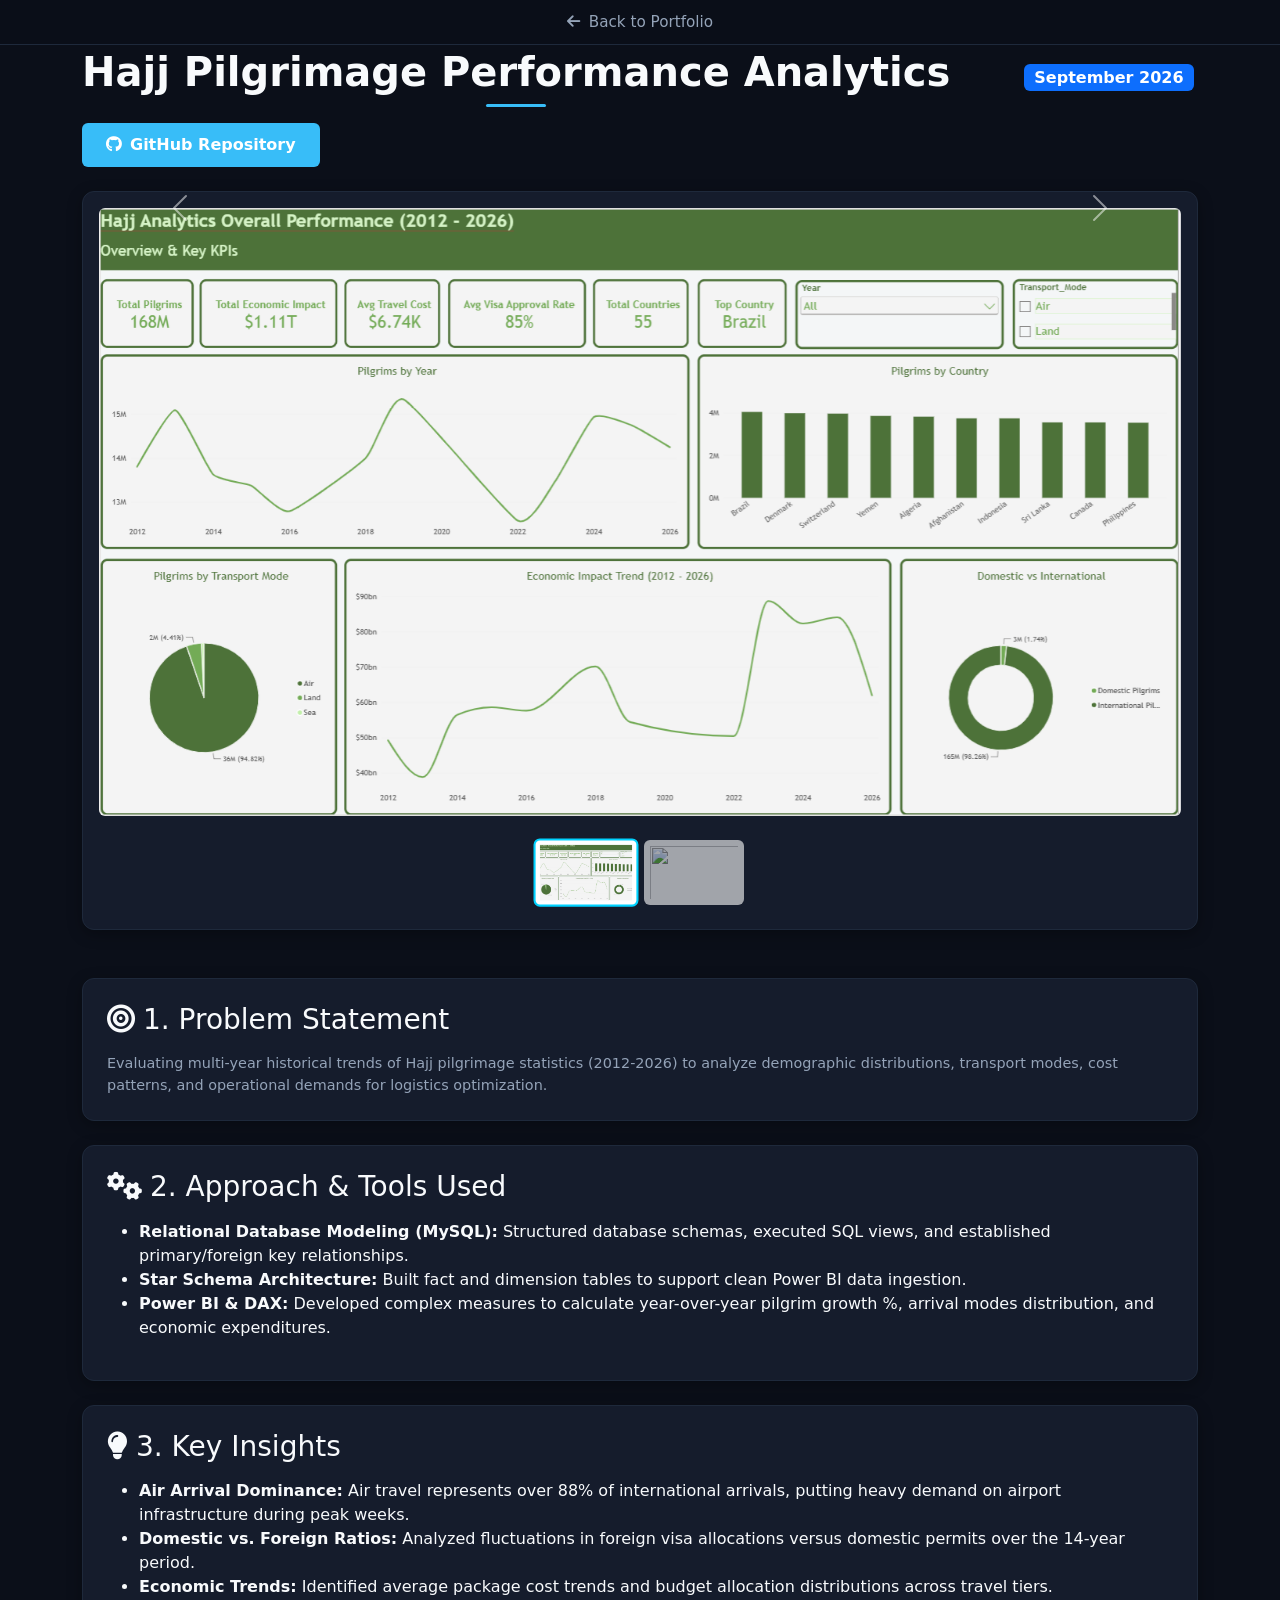
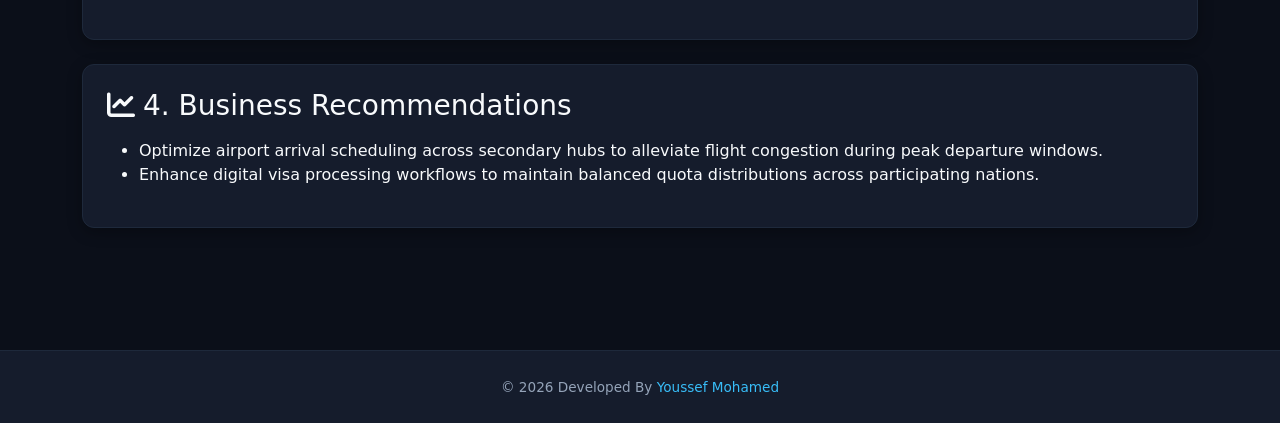
==== project-hajj.html @ c3183396 "Update project-hajj.html" ====
<!DOCTYPE html>
<html lang="en">
<head>
    <meta charset="UTF-8">
    <meta name="viewport" content="width=device-width, initial-scale=1.0">
    <title>Hajj Pilgrimage Analytics | Case Study</title>
    <link rel="stylesheet" href="style.css">
    <link rel='stylesheet' href='https://cdnjs.cloudflare.com/ajax/libs/bootstrap/5.3.3/css/bootstrap.min.css'>
    <link rel='stylesheet' href='https://cdnjs.cloudflare.com/ajax/libs/font-awesome/6.5.2/css/all.min.css'>
    <link href="https://fonts.googleapis.com/css2?family=Poppins:wght@300;400;600;700&display=swap" rel="stylesheet">
    <link rel="icon" href="images/youssef.jpg">
</head>
<body>

    <nav class="nav-header">
        <div class="nav-container">
            <ul>
                <li><a href="index.html"><i class="fa-solid fa-arrow-left me-1"></i> Back to Portfolio</a></li>
            </ul>
        </div>
    </nav>

    <div class="container main-content py-5">
        <div class="d-flex justify-content-between align-items-center flex-wrap mb-3">
            <h1 class="heading_text text-start m-0">Hajj Pilgrimage Performance Analytics</h1>
            <span class="badge bg-primary fs-6">September 2026</span>
        </div>

        <div class="d-flex gap-3 mb-4 flex-wrap">
            <a href="https://github.com/Youssefmohamed18/Hajj-Analytics" target="_blank" class="submit-btn text-decoration-none">
                <i class="fa-brands fa-github me-2"></i>GitHub Repository
            </a>
        </div>

        <!-- Interactive Image Carousel for Hajj (2 Images) -->
        <div class="custom-card p-3 mb-5">
            <div id="hajjCarousel" class="carousel slide" data-bs-ride="carousel">
                <div class="carousel-inner rounded">
                    <div class="carousel-item active">
                        <img src="images/Overview_Page.png" class="d-block w-100" alt="Hajj Overview Dashboard">
                    </div>
                    <div class="carousel-item">
                        <img src="images/Demographic_Page.png" class="d-block w-100" alt="Hajj Demographic Analysis">
                    </div>
                </div>

                <!-- Arrows Left / Right -->
                <button class="carousel-control-prev" type="button" data-bs-target="#hajjCarousel" data-bs-slide="prev">
                    <span class="carousel-control-prev-icon" aria-hidden="true"></span>
                    <span class="visually-hidden">Previous</span>
                </button>
                <button class="carousel-control-next" type="button" data-bs-target="#hajjCarousel" data-bs-slide="next">
                    <span class="carousel-control-next-icon" aria-hidden="true"></span>
                    <span class="visually-hidden">Next</span>
                </button>
            </div>

            <!-- Thumbnails Selector Below -->
            <div class="d-flex gap-2 justify-content-center mt-3 py-2">
                <img src="images/Overview_Page.png" data-bs-target="#hajjCarousel" data-bs-slide-to="0" class="img-thumbnail carousel-thumb active" style="width: 100px; height: 65px; object-fit: cover; cursor: pointer;">
                <img src="images/Demographic_Page.png" data-bs-target="#hajjCarousel" data-bs-slide-to="1" class="img-thumbnail carousel-thumb" style="width: 100px; height: 65px; object-fit: cover; cursor: pointer;">
            </div>
        </div>

        <div class="custom-card p-4 mb-4">
            <h3 class="text-highlight mb-3"><i class="fa-solid fa-bullseye me-2"></i>1. Problem Statement</h3>
            <p>Evaluating multi-year historical trends of Hajj pilgrimage statistics (2012-2026) to analyze demographic distributions, transport modes, cost patterns, and operational demands for logistics optimization.</p>
        </div>

        <div class="custom-card p-4 mb-4">
            <h3 class="text-highlight mb-3"><i class="fa-solid fa-gears me-2"></i>2. Approach & Tools Used</h3>
            <ul>
                <li><strong>Relational Database Modeling (MySQL):</strong> Structured database schemas, executed SQL views, and established primary/foreign key relationships.</li>
                <li><strong>Star Schema Architecture:</strong> Built fact and dimension tables to support clean Power BI data ingestion.</li>
                <li><strong>Power BI & DAX:</strong> Developed complex measures to calculate year-over-year pilgrim growth %, arrival modes distribution, and economic expenditures.</li>
            </ul>
        </div>

        <div class="custom-card p-4 mb-4">
            <h3 class="text-highlight mb-3"><i class="fa-solid fa-lightbulb me-2"></i>3. Key Insights</h3>
            <ul>
                <li><strong>Air Arrival Dominance:</strong> Air travel represents over 88% of international arrivals, putting heavy demand on airport infrastructure during peak weeks.</li>
                <li><strong>Domestic vs. Foreign Ratios:</strong> Analyzed fluctuations in foreign visa allocations versus domestic permits over the 14-year period.</li>
                <li><strong>Economic Trends:</strong> Identified average package cost trends and budget allocation distributions across travel tiers.</li>
            </ul>
        </div>

        <div class="custom-card p-4 mb-4">
            <h3 class="text-highlight mb-3"><i class="fa-solid fa-chart-line me-2"></i>4. Business Recommendations</h3>
            <ul>
                <li>Optimize airport arrival scheduling across secondary hubs to alleviate flight congestion during peak departure windows.</li>
                <li>Enhance digital visa processing workflows to maintain balanced quota distributions across participating nations.</li>
            </ul>
        </div>
    </div>

    <footer class="text-center py-4">
        <span>© 2026 Developed By <a href="https://github.com/Youssefmohamed18" target="_blank">Youssef Mohamed</a></span>
    </footer>

    <script src="https://cdnjs.cloudflare.com/ajax/libs/bootstrap/5.3.3/js/bootstrap.bundle.min.js"></script>
    <script src="script.js"></script>
</body>
</html>
---- style.css ----
/* ==========================================
   Global Reset & CSS Variables (Default: Dark Mode)
   ========================================== */
* {
    margin: 0;
    padding: 0;
    box-sizing: border-box;
}

:root {
    --bg-primary: #0b0f19;
    --bg-card: #151c2c;
    --nav-bg: rgba(11, 15, 25, 0.95);
    --text-primary: #f8fafc;
    --text-secondary: #94a3b8;
    --accent-color: #38bdf8;
    --accent-hover: #0284c7;
    --border-color: #1e293b;
    --input-bg: #0f172a;
    --shadow-color: rgba(0, 0, 0, 0.3);
}

/* Light Mode Overrides */
body.light-mode {
    --bg-primary: #f8fafc;
    --bg-card: #ffffff;
    --nav-bg: rgba(255, 255, 255, 0.95);
    --text-primary: #0f172a;
    --text-secondary: #475569;
    --accent-color: #0284c7;
    --accent-hover: #0369a1;
    --border-color: #e2e8f0;
    --input-bg: #ffffff;
    --shadow-color: rgba(0, 0, 0, 0.08);
}

body {
    background-color: var(--bg-primary) !important;
    color: var(--text-primary) !important;
    font-family: 'Poppins', 'Ubuntu', sans-serif;
    transition: background-color 0.3s ease, color 0.3s ease;
    overflow-x: hidden;
}

/* ==========================================
   Navigation Bar (Fixed & Always Visible)
   ========================================== */
.nav-header {
    position: fixed;
    top: 0;
    left: 0;
    width: 100%;
    z-index: 1000;
    background: var(--nav-bg);
    backdrop-filter: blur(8px);
    border-bottom: 1px solid var(--border-color);
    padding: 10px 0;
}

.nav-container ul {
    display: flex;
    justify-content: center;
    align-items: center;
    list-style: none;
    margin: 0;
    padding: 0;
    gap: 20px;
    flex-wrap: wrap;
}

.nav-container ul li a {
    color: var(--text-secondary);
    text-decoration: none;
    font-weight: 500;
    font-size: 0.95rem;
    padding: 6px 12px;
    border-radius: 6px;
    transition: all 0.3s ease;
}

.nav-container ul li a:hover,
.nav-container ul li a.active {
    color: var(--accent-color);
    background: rgba(56, 189, 248, 0.1);
}

/* Dark Mode Toggle Button */
.theme-toggle-btn {
    background: transparent;
    border: 1px solid var(--border-color);
    color: var(--accent-color);
    padding: 6px 12px;
    border-radius: 50px;
    cursor: pointer;
    transition: all 0.3s ease;
}

.theme-toggle-btn:hover {
    background: var(--border-color);
    transform: scale(1.05);
}

/* ==========================================
   Main Content Layout
   ========================================== */
.main-content {
    padding-top: 100px; /* Offset for fixed navbar */
}

.heading_text {
    color: var(--text-primary) !important;
    font-weight: 700;
    text-align: center;
    margin-top: 40px;
    margin-bottom: 25px;
    position: relative;
}

.heading_text::after {
    content: '';
    display: block;
    width: 60px;
    height: 3px;
    background: var(--accent-color);
    margin: 8px auto 0;
    border-radius: 2px;
}

/* Hero Section */
.hero-title {
    color: var(--text-primary) !important;
    font-size: 2.2rem;
    font-weight: 700;
}

.highlight {
    color: var(--accent-color) !important;
}

.hero-desc {
    color: var(--text-secondary) !important;
    font-size: 1.05rem;
    line-height: 1.6;
    margin-top: 15px;
}

.typing-container {
    color: var(--text-secondary);
    font-size: 1.1rem;
}

.TypedText {
    color: var(--accent-color);
    font-weight: 600;
}

.profile-img-container {
    width: 260px;
    height: 260px;
    margin: 0 auto;
    border-radius: 50%;
    overflow: hidden;
    border: 4px solid var(--accent-color);
    box-shadow: 0 10px 25px var(--shadow-color);
}

.profile-img {
    width: 100%;
    height: 100%;
    object-fit: cover;
}

/* ==========================================
   Cards & Custom Boxes
   ========================================== */
.custom-card {
    background-color: var(--bg-card) !important;
    border: 1px solid var(--border-color) !important;
    border-radius: 12px;
    padding: 24px;
    height: 100%;
    box-shadow: 0 4px 15px var(--shadow-color);
    transition: transform 0.3s ease, border-color 0.3s ease;
}

.custom-card:hover {
    transform: translateY(-5px);
    border-color: var(--accent-color) !important;
}

.custom-card h4 {
    color: var(--text-primary) !important;
    margin-top: 12px;
    font-size: 1.15rem;
    font-weight: 600;
}

.custom-card p {
    color: var(--text-secondary) !important;
    font-size: 0.9rem;
    line-height: 1.5;
    margin-bottom: 0;
}

.skill-icon, .service-icon {
    font-size: 2rem;
    color: var(--accent-color);
}

/* Badges & Buttons */
.badge {
    padding: 6px 10px;
    border-radius: 4px;
    font-weight: 500;
    font-size: 0.75rem;
    margin-right: 4px;
}

.bg-excel { background-color: #107c41; color: #fff; }
.bg-powerbi { background-color: #f2c811; color: #000; }
.bg-sql { background-color: #00758f; color: #fff; }
.bg-tech { background-color: #475569; color: #fff; }

.submit-btn {
    background-color: var(--accent-color);
    color: #ffffff !important;
    border: none;
    padding: 10px 24px;
    border-radius: 6px;
    font-weight: 600;
    cursor: pointer;
    transition: background 0.3s ease;
}

.submit-btn:hover {
    background-color: var(--accent-hover);
}

.btn-project {
    display: inline-block;
    color: var(--accent-color);
    text-decoration: none;
    font-weight: 600;
    font-size: 0.9rem;
    margin-top: 10px;
    transition: color 0.3s ease;
}

.btn-project:hover {
    color: var(--accent-hover);
}

.social-link-btn {
    color: var(--text-secondary);
    transition: color 0.3s ease;
}

.social-link-btn:hover {
    color: var(--accent-color);
}

/* Project Image Box */
.project-img-box {
    width: 100%;
    height: 180px;
    border-radius: 8px;
    overflow: hidden;
    margin-bottom: 15px;
}

.project-img {
    width: 100%;
    height: 100%;
    object-fit: cover;
}

/* ==========================================
   Contact Form Section
   ========================================== */
.contact-box {
    background-color: var(--bg-card) !important;
    border: 1px solid var(--border-color) !important;
    border-radius: 12px;
    padding: 30px;
    box-shadow: 0 4px 15px var(--shadow-color);
}

.contact-box label {
    color: var(--text-primary) !important;
    font-weight: 600;
    font-size: 0.95rem;
    margin-bottom: 6px;
    display: block;
}

.custom-input {
    background-color: var(--input-bg) !important;
    color: var(--text-primary) !important;
    border: 1px solid var(--border-color) !important;
    padding: 10px 14px;
    border-radius: 6px;
}

.custom-input::placeholder {
    color: var(--text-secondary) !important;
    opacity: 0.7;
}

.custom-input:focus {
    border-color: var(--accent-color) !important;
    box-shadow: 0 0 0 0.2rem rgba(56, 189, 248, 0.15) !important;
}

/* ==========================================
   Footer & Scroll Top
   ========================================== */
footer {
    background-color: var(--bg-card);
    border-top: 1px solid var(--border-color);
    padding: 30px 15px;
    text-align: center;
    margin-top: 50px;
}

footer ul {
    list-style: none;
    display: flex;
    justify-content: center;
    gap: 20px;
    margin-bottom: 15px;
    padding: 0;
    flex-wrap: wrap;
}

footer ul a {
    color: var(--text-secondary);
    text-decoration: none;
}

footer span {
    color: var(--text-secondary);
    font-size: 0.85rem;
}

footer span a {
    color: var(--accent-color);
    text-decoration: none;
}

#scroll_top {
    position: fixed;
    right: 20px;
    bottom: -100px;
    background-color: var(--accent-color);
    color: #fff;
    width: 42px;
    height: 42px;
    border-radius: 50%;
    display: flex;
    align-items: center;
    justify-content: center;
    cursor: pointer;
    z-index: 999;
    transition: all 0.3s ease;
    text-decoration: none;
}

/* ==========================================
   Custom CSS Loading Screen & Spinner
   ========================================== */
.loading {
    position: fixed;
    top: 0;
    left: 0;
    width: 100vw;
    height: 100vh;
    background-color: var(--bg-primary);
    display: flex;
    justify-content: center;
    align-items: center;
    z-index: 9999;
    transition: background-color 0.3s ease;
}

/* حركة الدوران للـ Spinner */
.spinner {
    width: 55px;
    height: 55px;
    border: 4px solid var(--border-color);
    border-top: 4px solid var(--accent-color);
    border-radius: 50%;
    animation: spin 0.9s linear infinite;
}

@keyframes spin {
    0% {
        transform: rotate(0deg);
    }
    100% {
        transform: rotate(360deg);
    }
}

/* Carousel Thumbnails Custom Styling */
.carousel-thumb {
    opacity: 0.6;
    transition: all 0.3s ease;
    border: 2px solid transparent !important;
}

.carousel-thumb:hover, .carousel-thumb.active {
    opacity: 1;
    border-color: #00d2ff !important;
    transform: scale(1.05);
}

.carousel-control-prev, .carousel-control-next {
    width: 8%;
    background-color: rgba(0, 0, 0, 0.3);
    border-radius: 8px;
    height: 50px;
    top: 50%;
    transform: translateY(-50%);
}
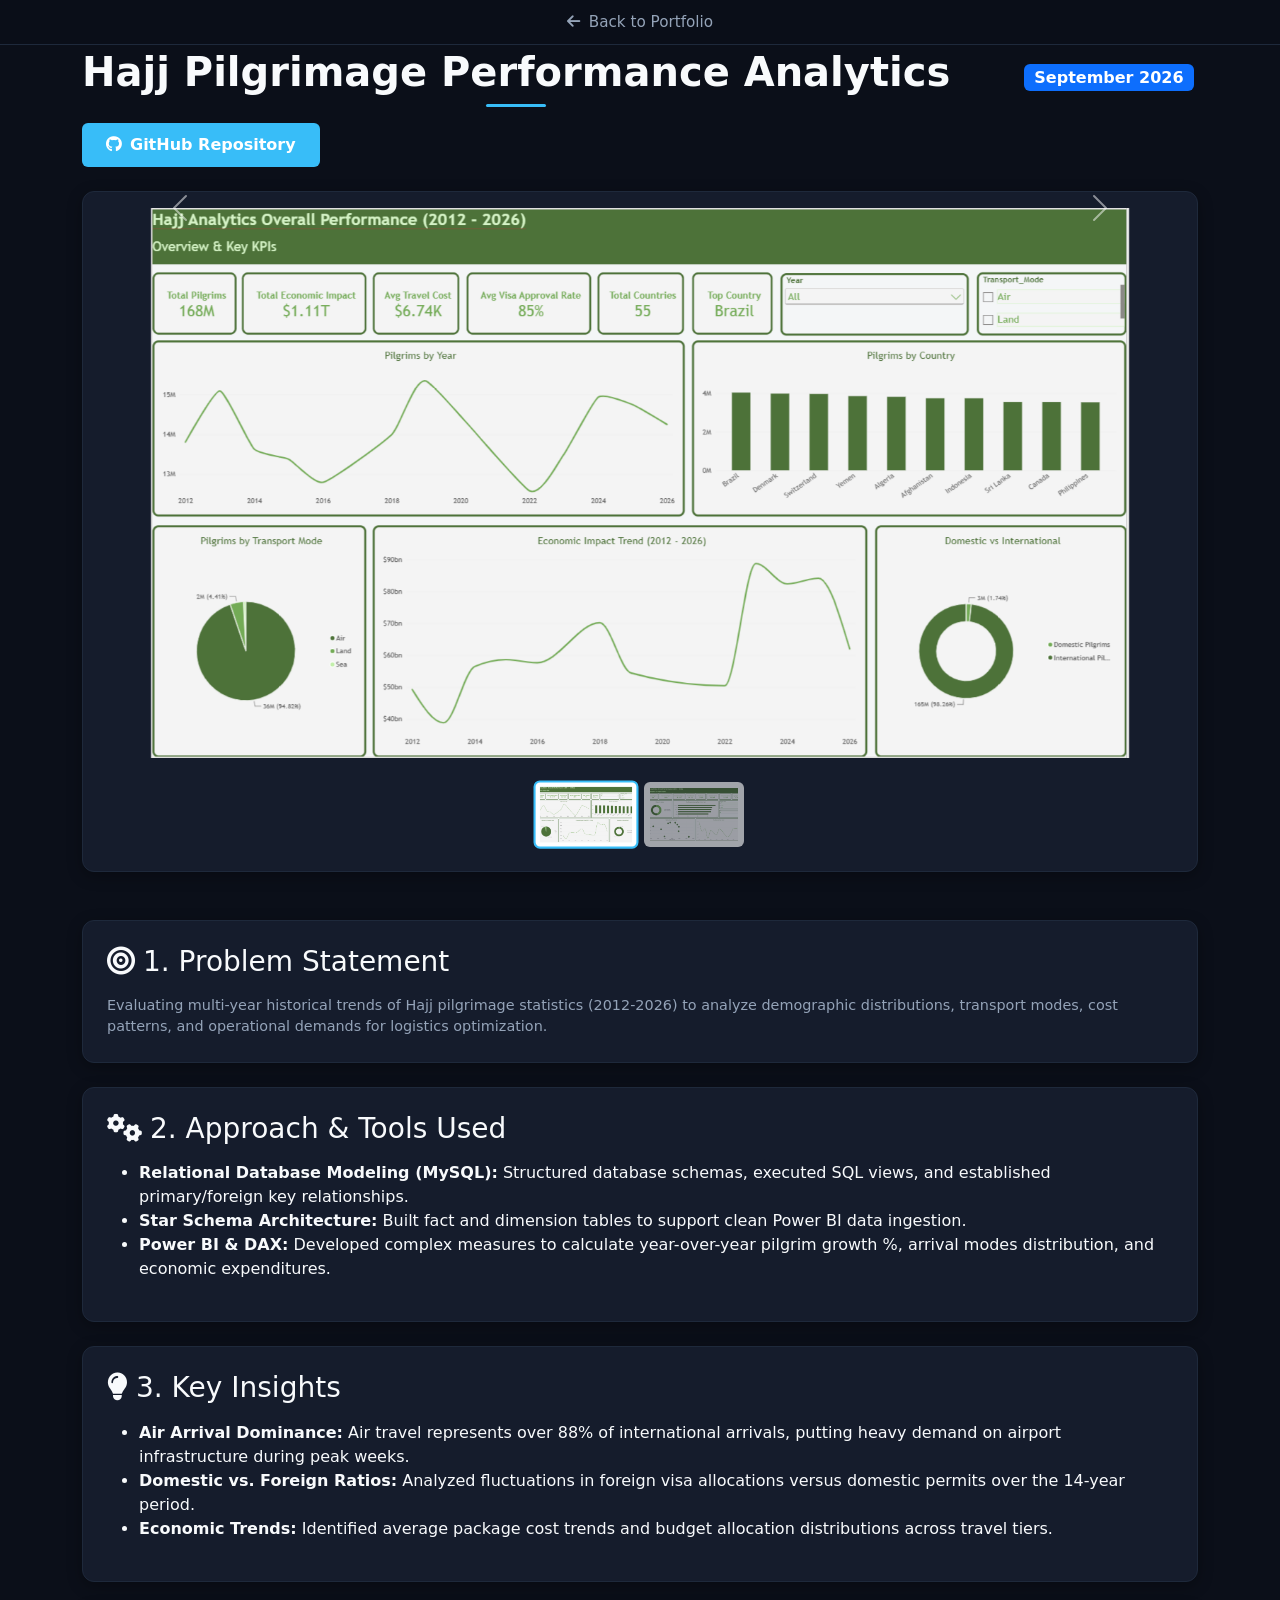
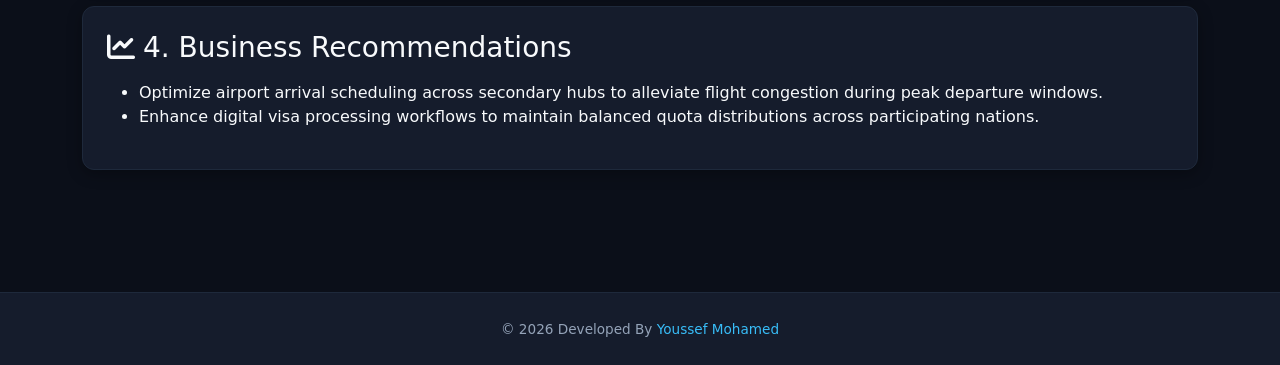
==== commit 16be238b: "Rename Demographic_Page.png to Demographics_Page.png" ====
--- a/project-hajj.html
+++ b/project-hajj.html
@@ -40,7 +40,7 @@
                         <img src="images/Overview_Page.png" class="d-block w-100" alt="Hajj Overview Dashboard">
                     </div>
                     <div class="carousel-item">
-                        <img src="images/Demographic_Page.png" class="d-block w-100" alt="Hajj Demographic Analysis">
+                        <img src="images/Demographics_Page.png" class="d-block w-100" alt="Hajj Demographic Analysis">
                     </div>
                 </div>
 
@@ -58,7 +58,7 @@
             <!-- Thumbnails Selector Below -->
             <div class="d-flex gap-2 justify-content-center mt-3 py-2">
                 <img src="images/Overview_Page.png" data-bs-target="#hajjCarousel" data-bs-slide-to="0" class="img-thumbnail carousel-thumb active" style="width: 100px; height: 65px; object-fit: cover; cursor: pointer;">
-                <img src="images/Demographic_Page.png" data-bs-target="#hajjCarousel" data-bs-slide-to="1" class="img-thumbnail carousel-thumb" style="width: 100px; height: 65px; object-fit: cover; cursor: pointer;">
+                <img src="images/Demographics_Page.png" data-bs-target="#hajjCarousel" data-bs-slide-to="1" class="img-thumbnail carousel-thumb" style="width: 100px; height: 65px; object-fit: cover; cursor: pointer;">
             </div>
         </div>
 
--- a/style.css
+++ b/style.css
@@ -365,6 +365,10 @@
     text-decoration: none;
 }
 
+#scroll_top.show {
+    bottom: 25px;
+}
+
 /* ==========================================
    Custom CSS Loading Screen & Spinner
    ========================================== */
@@ -379,7 +383,12 @@
     justify-content: center;
     align-items: center;
     z-index: 9999;
-    transition: background-color 0.3s ease;
+    transition: opacity 0.5s ease, visibility 0.5s ease;
+}
+
+.loading.hidden {
+    opacity: 0;
+    visibility: hidden;
 }
 
 /* حركة الدوران للـ Spinner */
@@ -402,6 +411,11 @@
 }
 
 /* Carousel Thumbnails Custom Styling */
+.carousel-item img {
+    max-height: 550px;
+    object-fit: contain;
+}
+
 .carousel-thumb {
     opacity: 0.6;
     transition: all 0.3s ease;
@@ -410,13 +424,13 @@
 
 .carousel-thumb:hover, .carousel-thumb.active {
     opacity: 1;
-    border-color: #00d2ff !important;
+    border-color: var(--accent-color) !important;
     transform: scale(1.05);
 }
 
 .carousel-control-prev, .carousel-control-next {
     width: 8%;
-    background-color: rgba(0, 0, 0, 0.3);
+    background-color: rgba(0, 0, 0, 0.4);
     border-radius: 8px;
     height: 50px;
     top: 50%;
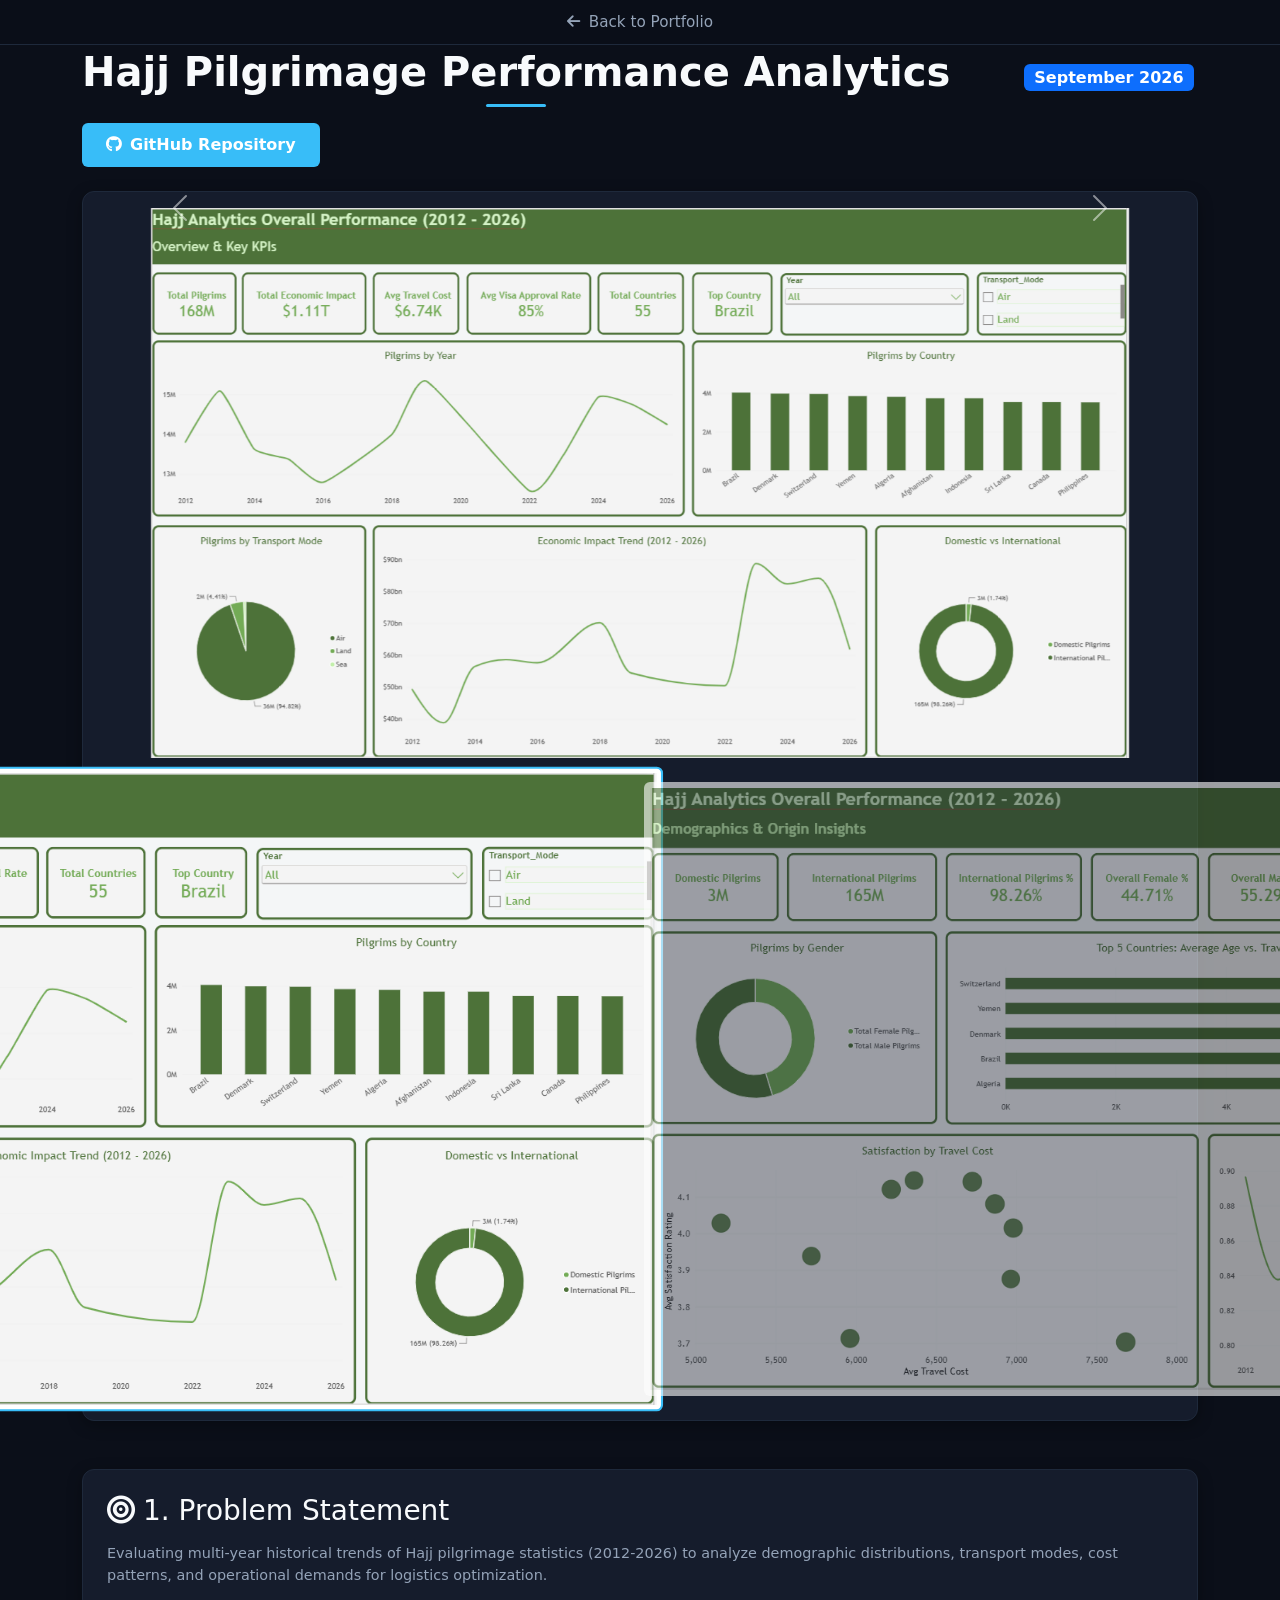
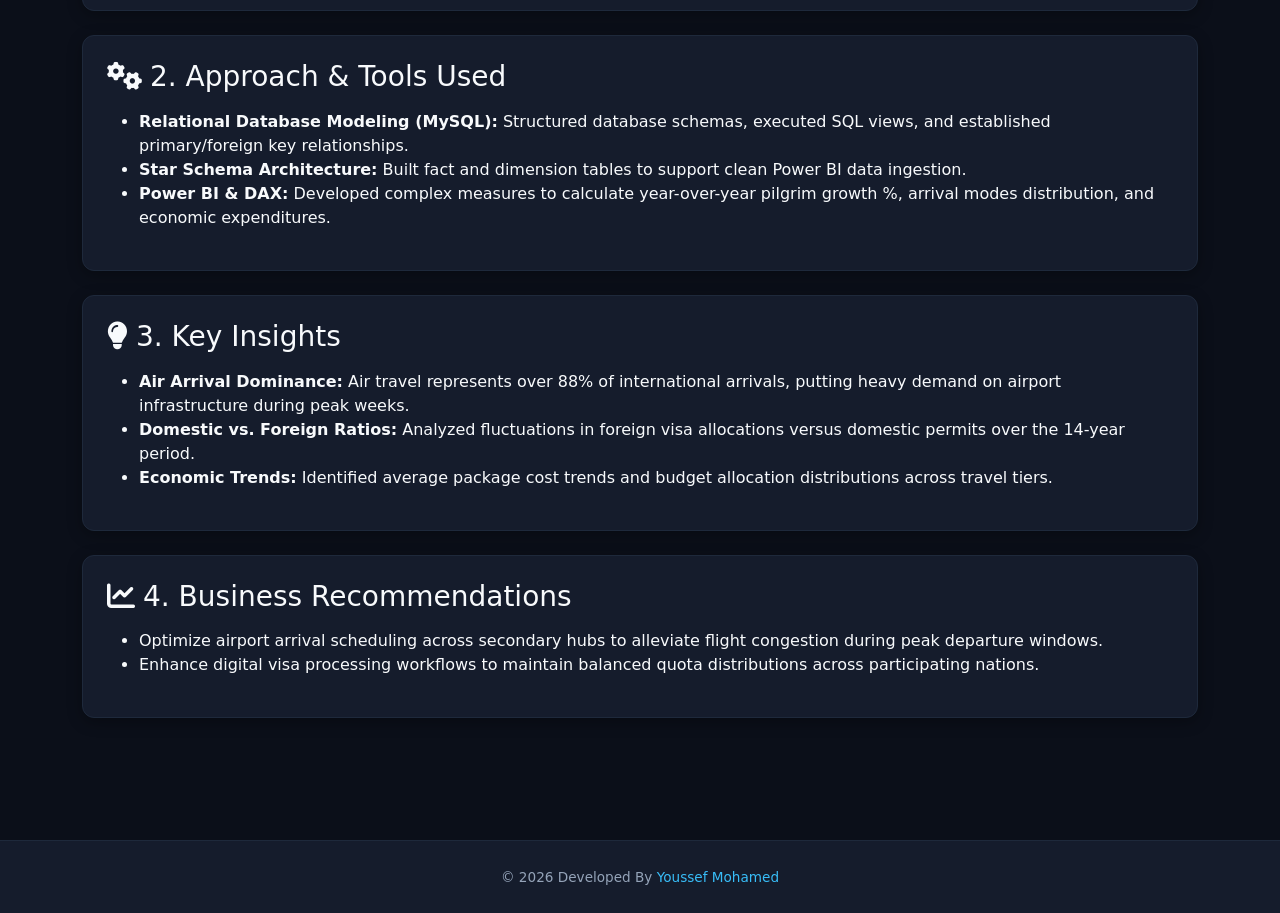
==== commit 7b0ee9b4: "Update image tags with alt attributes" ====
--- a/project-hajj.html
+++ b/project-hajj.html
@@ -5,8 +5,8 @@
     <meta name="viewport" content="width=device-width, initial-scale=1.0">
     <title>Hajj Pilgrimage Analytics | Case Study</title>
     <link rel="stylesheet" href="style.css">
-    <link rel='stylesheet' href='https://cdnjs.cloudflare.com/ajax/libs/bootstrap/5.3.3/css/bootstrap.min.css'>
-    <link rel='stylesheet' href='https://cdnjs.cloudflare.com/ajax/libs/font-awesome/6.5.2/css/all.min.css'>
+    <link rel="stylesheet" href="https://cdnjs.cloudflare.com/ajax/libs/bootstrap/5.3.3/css/bootstrap.min.css">
+    <link rel="stylesheet" href="https://cdnjs.cloudflare.com/ajax/libs/font-awesome/6.5.2/css/all.min.css">
     <link href="https://fonts.googleapis.com/css2?family=Poppins:wght@300;400;600;700&display=swap" rel="stylesheet">
     <link rel="icon" href="images/youssef.jpg">
 </head>
@@ -57,8 +57,8 @@
 
             <!-- Thumbnails Selector Below -->
             <div class="d-flex gap-2 justify-content-center mt-3 py-2">
-                <img src="images/Overview_Page.png" data-bs-target="#hajjCarousel" data-bs-slide-to="0" class="img-thumbnail carousel-thumb active" style="width: 100px; height: 65px; object-fit: cover; cursor: pointer;">
-                <img src="images/Demographics_Page.png" data-bs-target="#hajjCarousel" data-bs-slide-to="1" class="img-thumbnail carousel-thumb" style="width: 100px; height: 65px; object-fit: cover; cursor: pointer;">
+                <img src="images/Overview_Page.png" data-bs-target="#hajjCarousel" data-bs-slide-to="0" class="img-thumbnail carousel-thumb active" alt="Overview Thumbnail">
+                <img src="images/Demographics_Page.png" data-bs-target="#hajjCarousel" data-bs-slide-to="1" class="img-thumbnail carousel-thumb" alt="Demographics Thumbnail">
             </div>
         </div>
 
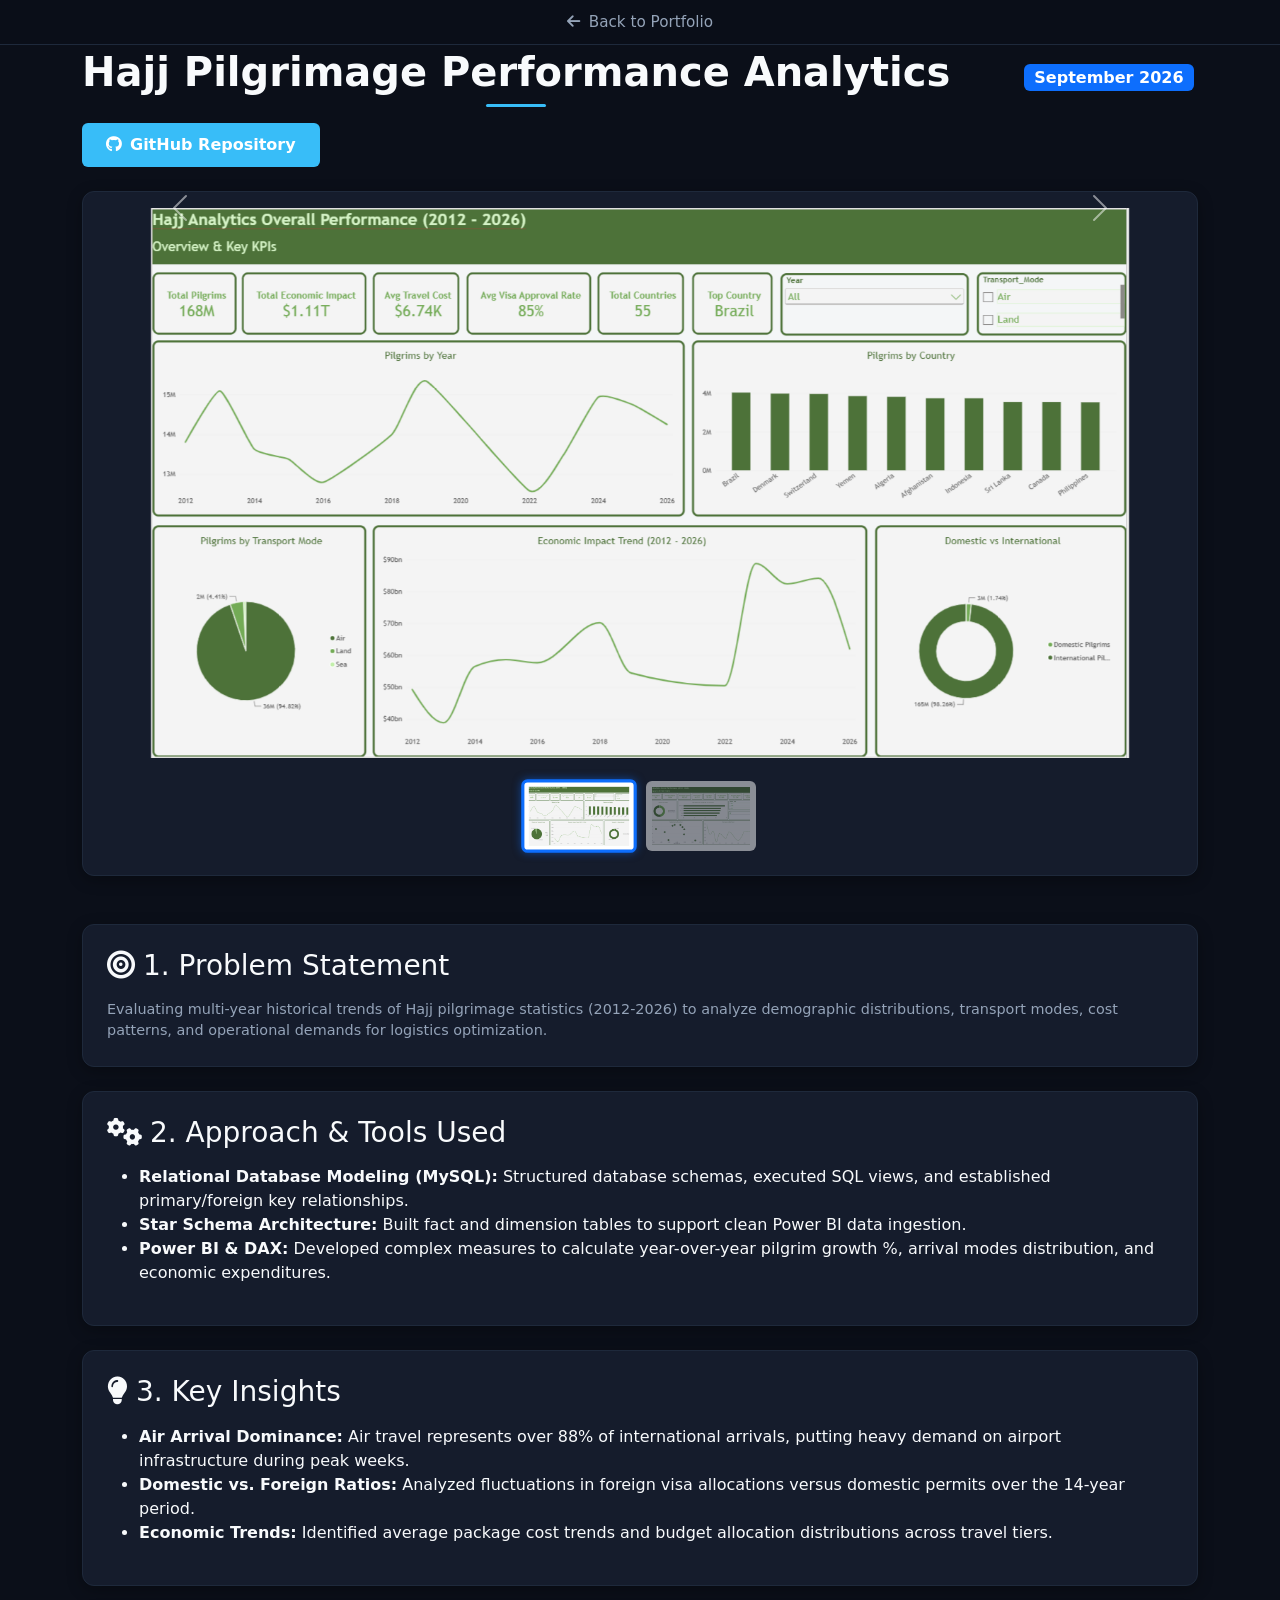
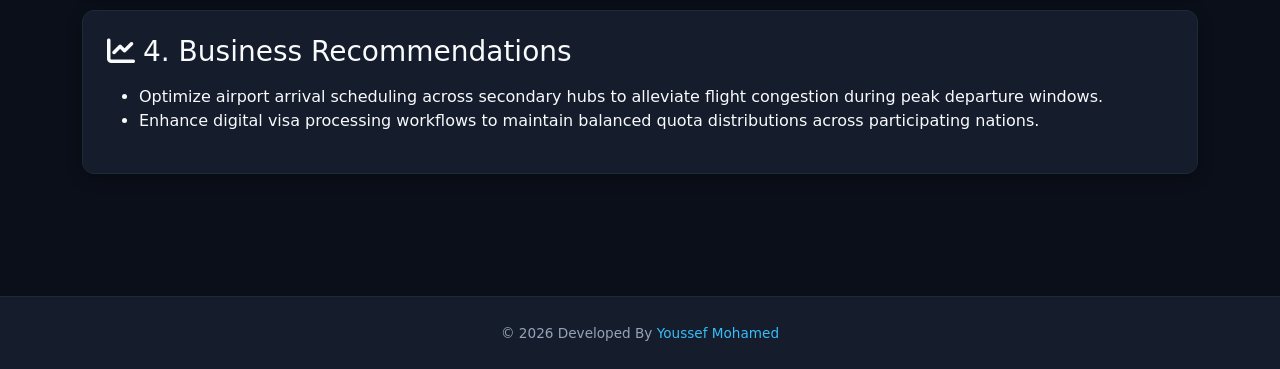
==== commit bdd078be: "Modify Hajj carousel settings and thumbnail container Updated carousel settings to disable auto-ride" ====
--- a/project-hajj.html
+++ b/project-hajj.html
@@ -34,7 +34,7 @@
 
         <!-- Interactive Image Carousel for Hajj (2 Images) -->
         <div class="custom-card p-3 mb-5">
-            <div id="hajjCarousel" class="carousel slide" data-bs-ride="carousel">
+            <div id="hajjCarousel" class="carousel slide" data-bs-ride="false">
                 <div class="carousel-inner rounded">
                     <div class="carousel-item active">
                         <img src="images/Overview_Page.png" class="d-block w-100" alt="Hajj Overview Dashboard">
@@ -56,7 +56,7 @@
             </div>
 
             <!-- Thumbnails Selector Below -->
-            <div class="d-flex gap-2 justify-content-center mt-3 py-2">
+            <div class="thumbnail-container py-2">
                 <img src="images/Overview_Page.png" data-bs-target="#hajjCarousel" data-bs-slide-to="0" class="img-thumbnail carousel-thumb active" alt="Overview Thumbnail">
                 <img src="images/Demographics_Page.png" data-bs-target="#hajjCarousel" data-bs-slide-to="1" class="img-thumbnail carousel-thumb" alt="Demographics Thumbnail">
             </div>
--- a/style.css
+++ b/style.css
@@ -436,3 +436,82 @@
     top: 50%;
     transform: translateY(-50%);
 }
+
+/* Carousel Thumbnails Custom Styling */
+.carousel-thumb {
+    width: 100px;
+    height: 65px;
+    object-fit: cover;
+    cursor: pointer;
+    opacity: 0.55;
+    border: 2px solid transparent !important;
+    transition: all 0.3s ease;
+    border-radius: 6px;
+}
+
+.carousel-thumb:hover {
+    opacity: 0.85;
+}
+
+.carousel-thumb.active {
+    opacity: 1;
+    border: 3px solid #0d6efd !important; /* يمكنك تغيير هذا اللون إلى لون الـ Theme الخاص بك */
+    box-shadow: 0 0 10px rgba(13, 110, 253, 0.4);
+    transform: scale(1.05);
+}
+
+/* --- Fix Carousel Overflow & Image Sizing --- */
+.custom-card {
+    position: relative;
+    overflow: hidden; /* يمنع خروج الصور خارج الحاوية */
+}
+
+.carousel {
+    width: 100%;
+    position: relative;
+}
+
+.carousel-inner {
+    width: 100%;
+    border-radius: 8px;
+    overflow: hidden;
+}
+
+.carousel-item img {
+    width: 100%;
+    height: auto;
+    max-height: 550px; /* تحديد أقصى ارتفاع لمنع تمدد الصورة */
+    object-fit: contain; /* للحفاظ على أبعاد Dashboard دون قص */
+    display: block;
+}
+
+/* --- Thumbnails Section Styling --- */
+.thumbnail-container {
+    display: flex;
+    justify-content: center;
+    gap: 12px;
+    margin-top: 15px;
+}
+
+.carousel-thumb {
+    width: 110px !important;
+    height: 70px !important;
+    object-fit: cover;
+    cursor: pointer;
+    opacity: 0.5;
+    border: 2px solid transparent !important;
+    border-radius: 6px;
+    transition: all 0.25s ease-in-out;
+}
+
+.carousel-thumb:hover {
+    opacity: 0.85;
+}
+
+/* إطار الصورة النشطة فقط */
+.carousel-thumb.active {
+    opacity: 1;
+    border: 3px solid #0d6efd !important; /* لون الأزرق النشط */
+    box-shadow: 0 0 8px rgba(13, 110, 253, 0.5);
+    transform: scale(1.05);
+}
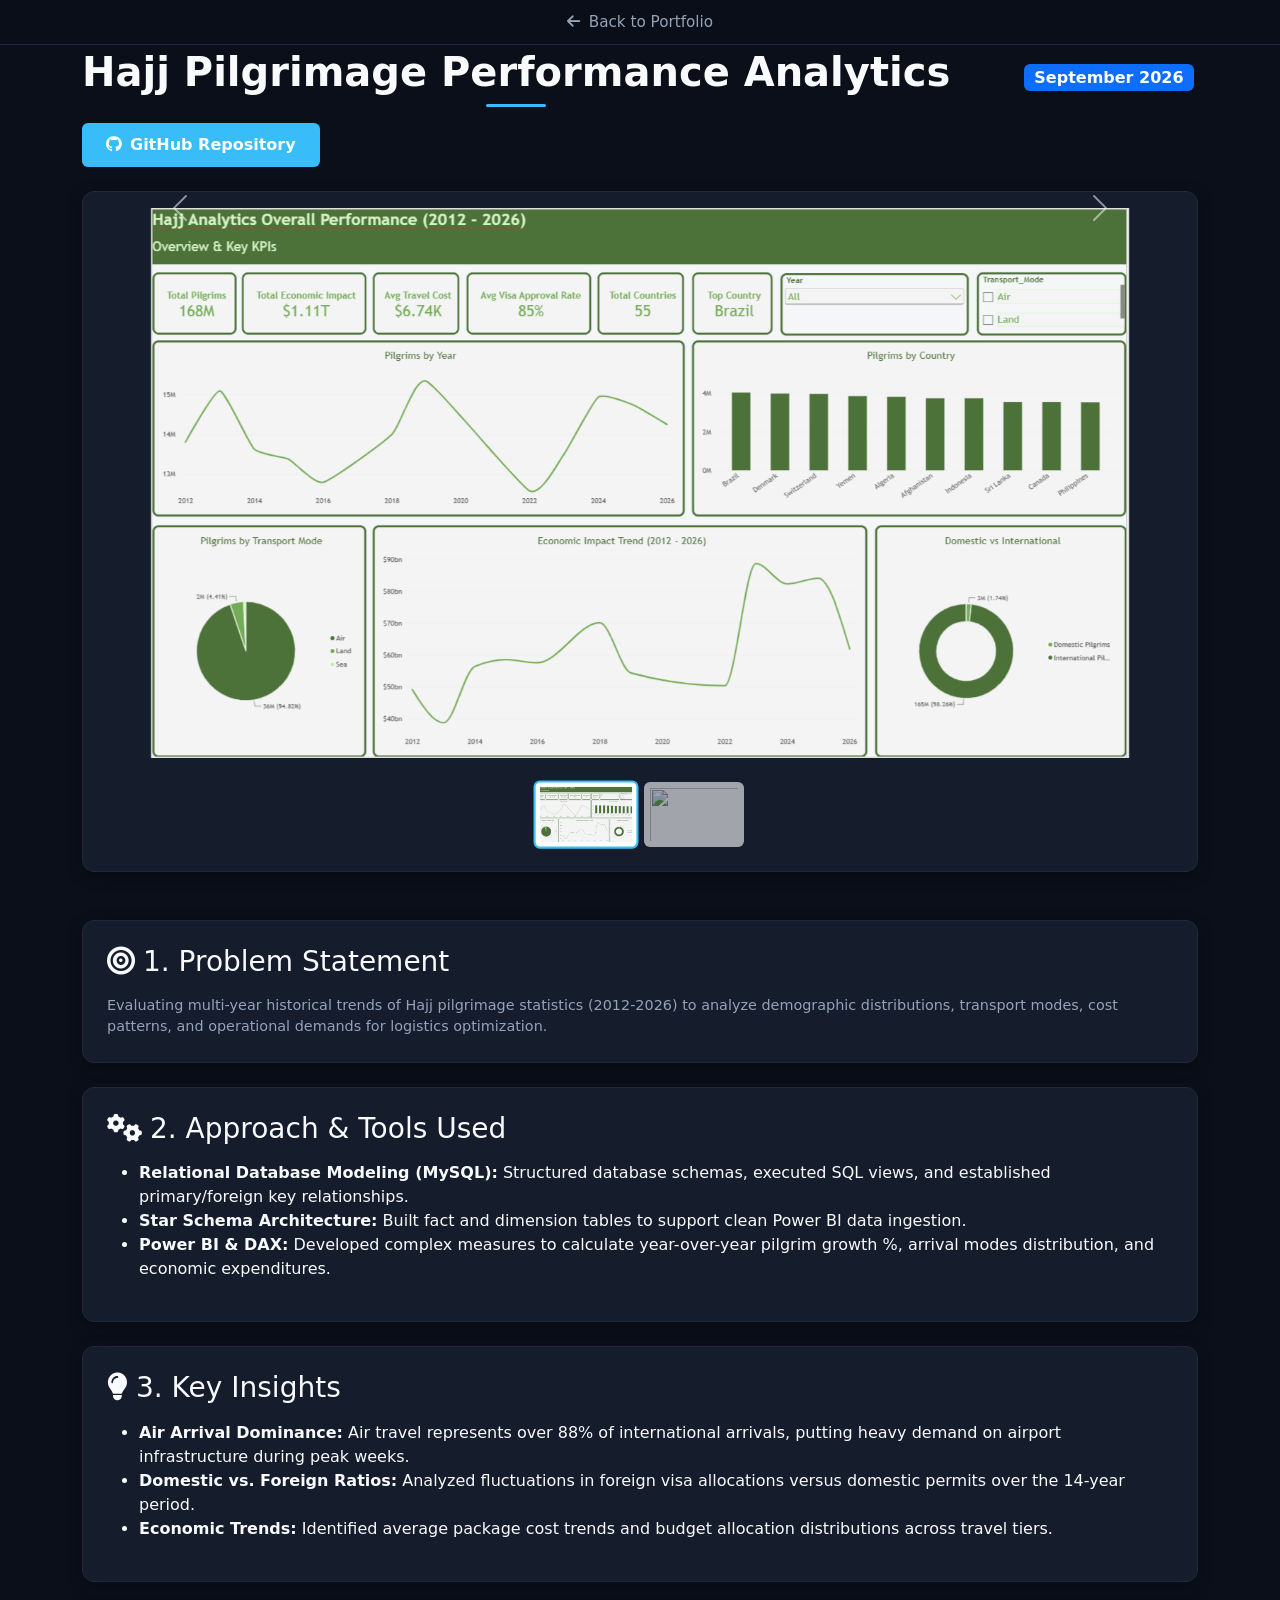
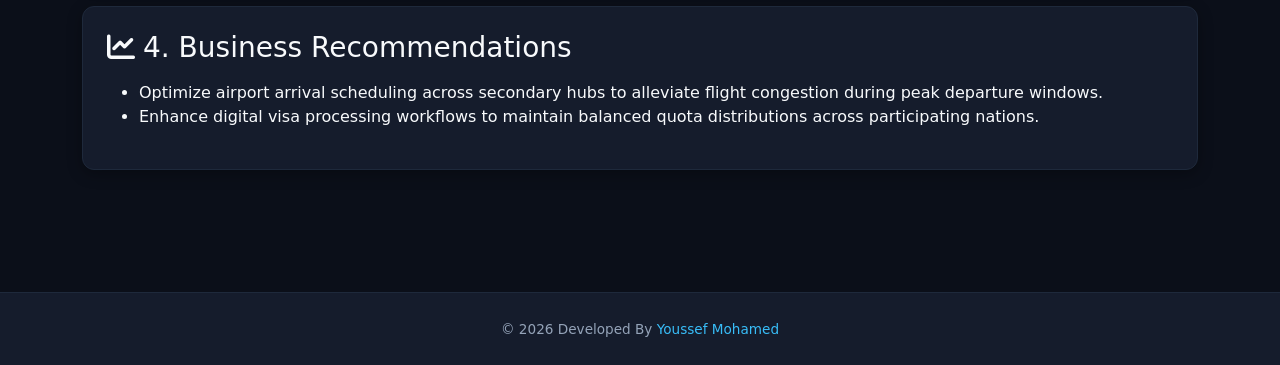
==== commit 60f5bb17: "Fix HTML syntax and update image references" ====
--- a/project-hajj.html
+++ b/project-hajj.html
@@ -5,8 +5,8 @@
     <meta name="viewport" content="width=device-width, initial-scale=1.0">
     <title>Hajj Pilgrimage Analytics | Case Study</title>
     <link rel="stylesheet" href="style.css">
-    <link rel="stylesheet" href="https://cdnjs.cloudflare.com/ajax/libs/bootstrap/5.3.3/css/bootstrap.min.css">
-    <link rel="stylesheet" href="https://cdnjs.cloudflare.com/ajax/libs/font-awesome/6.5.2/css/all.min.css">
+    <link rel='stylesheet' href='https://cdnjs.cloudflare.com/ajax/libs/bootstrap/5.3.3/css/bootstrap.min.css'>
+    <link rel='stylesheet' href='https://cdnjs.cloudflare.com/ajax/libs/font-awesome/6.5.2/css/all.min.css'>
     <link href="https://fonts.googleapis.com/css2?family=Poppins:wght@300;400;600;700&display=swap" rel="stylesheet">
     <link rel="icon" href="images/youssef.jpg">
 </head>
@@ -34,13 +34,13 @@
 
         <!-- Interactive Image Carousel for Hajj (2 Images) -->
         <div class="custom-card p-3 mb-5">
-            <div id="hajjCarousel" class="carousel slide" data-bs-ride="false">
+            <div id="hajjCarousel" class="carousel slide" data-bs-ride="carousel">
                 <div class="carousel-inner rounded">
                     <div class="carousel-item active">
                         <img src="images/Overview_Page.png" class="d-block w-100" alt="Hajj Overview Dashboard">
                     </div>
                     <div class="carousel-item">
-                        <img src="images/Demographics_Page.png" class="d-block w-100" alt="Hajj Demographic Analysis">
+                        <img src="images/Demographic_Page.png" class="d-block w-100" alt="Hajj Demographic Analysis">
                     </div>
                 </div>
 
@@ -56,9 +56,9 @@
             </div>
 
             <!-- Thumbnails Selector Below -->
-            <div class="thumbnail-container py-2">
-                <img src="images/Overview_Page.png" data-bs-target="#hajjCarousel" data-bs-slide-to="0" class="img-thumbnail carousel-thumb active" alt="Overview Thumbnail">
-                <img src="images/Demographics_Page.png" data-bs-target="#hajjCarousel" data-bs-slide-to="1" class="img-thumbnail carousel-thumb" alt="Demographics Thumbnail">
+            <div class="d-flex gap-2 justify-content-center mt-3 py-2">
+                <img src="images/Overview_Page.png" data-bs-target="#hajjCarousel" data-bs-slide-to="0" class="img-thumbnail carousel-thumb active" style="width: 100px; height: 65px; object-fit: cover; cursor: pointer;">
+                <img src="images/Demographic_Page.png" data-bs-target="#hajjCarousel" data-bs-slide-to="1" class="img-thumbnail carousel-thumb" style="width: 100px; height: 65px; object-fit: cover; cursor: pointer;">
             </div>
         </div>
 
--- a/style.css
+++ b/style.css
@@ -436,82 +436,3 @@
     top: 50%;
     transform: translateY(-50%);
 }
-
-/* Carousel Thumbnails Custom Styling */
-.carousel-thumb {
-    width: 100px;
-    height: 65px;
-    object-fit: cover;
-    cursor: pointer;
-    opacity: 0.55;
-    border: 2px solid transparent !important;
-    transition: all 0.3s ease;
-    border-radius: 6px;
-}
-
-.carousel-thumb:hover {
-    opacity: 0.85;
-}
-
-.carousel-thumb.active {
-    opacity: 1;
-    border: 3px solid #0d6efd !important; /* يمكنك تغيير هذا اللون إلى لون الـ Theme الخاص بك */
-    box-shadow: 0 0 10px rgba(13, 110, 253, 0.4);
-    transform: scale(1.05);
-}
-
-/* --- Fix Carousel Overflow & Image Sizing --- */
-.custom-card {
-    position: relative;
-    overflow: hidden; /* يمنع خروج الصور خارج الحاوية */
-}
-
-.carousel {
-    width: 100%;
-    position: relative;
-}
-
-.carousel-inner {
-    width: 100%;
-    border-radius: 8px;
-    overflow: hidden;
-}
-
-.carousel-item img {
-    width: 100%;
-    height: auto;
-    max-height: 550px; /* تحديد أقصى ارتفاع لمنع تمدد الصورة */
-    object-fit: contain; /* للحفاظ على أبعاد Dashboard دون قص */
-    display: block;
-}
-
-/* --- Thumbnails Section Styling --- */
-.thumbnail-container {
-    display: flex;
-    justify-content: center;
-    gap: 12px;
-    margin-top: 15px;
-}
-
-.carousel-thumb {
-    width: 110px !important;
-    height: 70px !important;
-    object-fit: cover;
-    cursor: pointer;
-    opacity: 0.5;
-    border: 2px solid transparent !important;
-    border-radius: 6px;
-    transition: all 0.25s ease-in-out;
-}
-
-.carousel-thumb:hover {
-    opacity: 0.85;
-}
-
-/* إطار الصورة النشطة فقط */
-.carousel-thumb.active {
-    opacity: 1;
-    border: 3px solid #0d6efd !important; /* لون الأزرق النشط */
-    box-shadow: 0 0 8px rgba(13, 110, 253, 0.5);
-    transform: scale(1.05);
-}
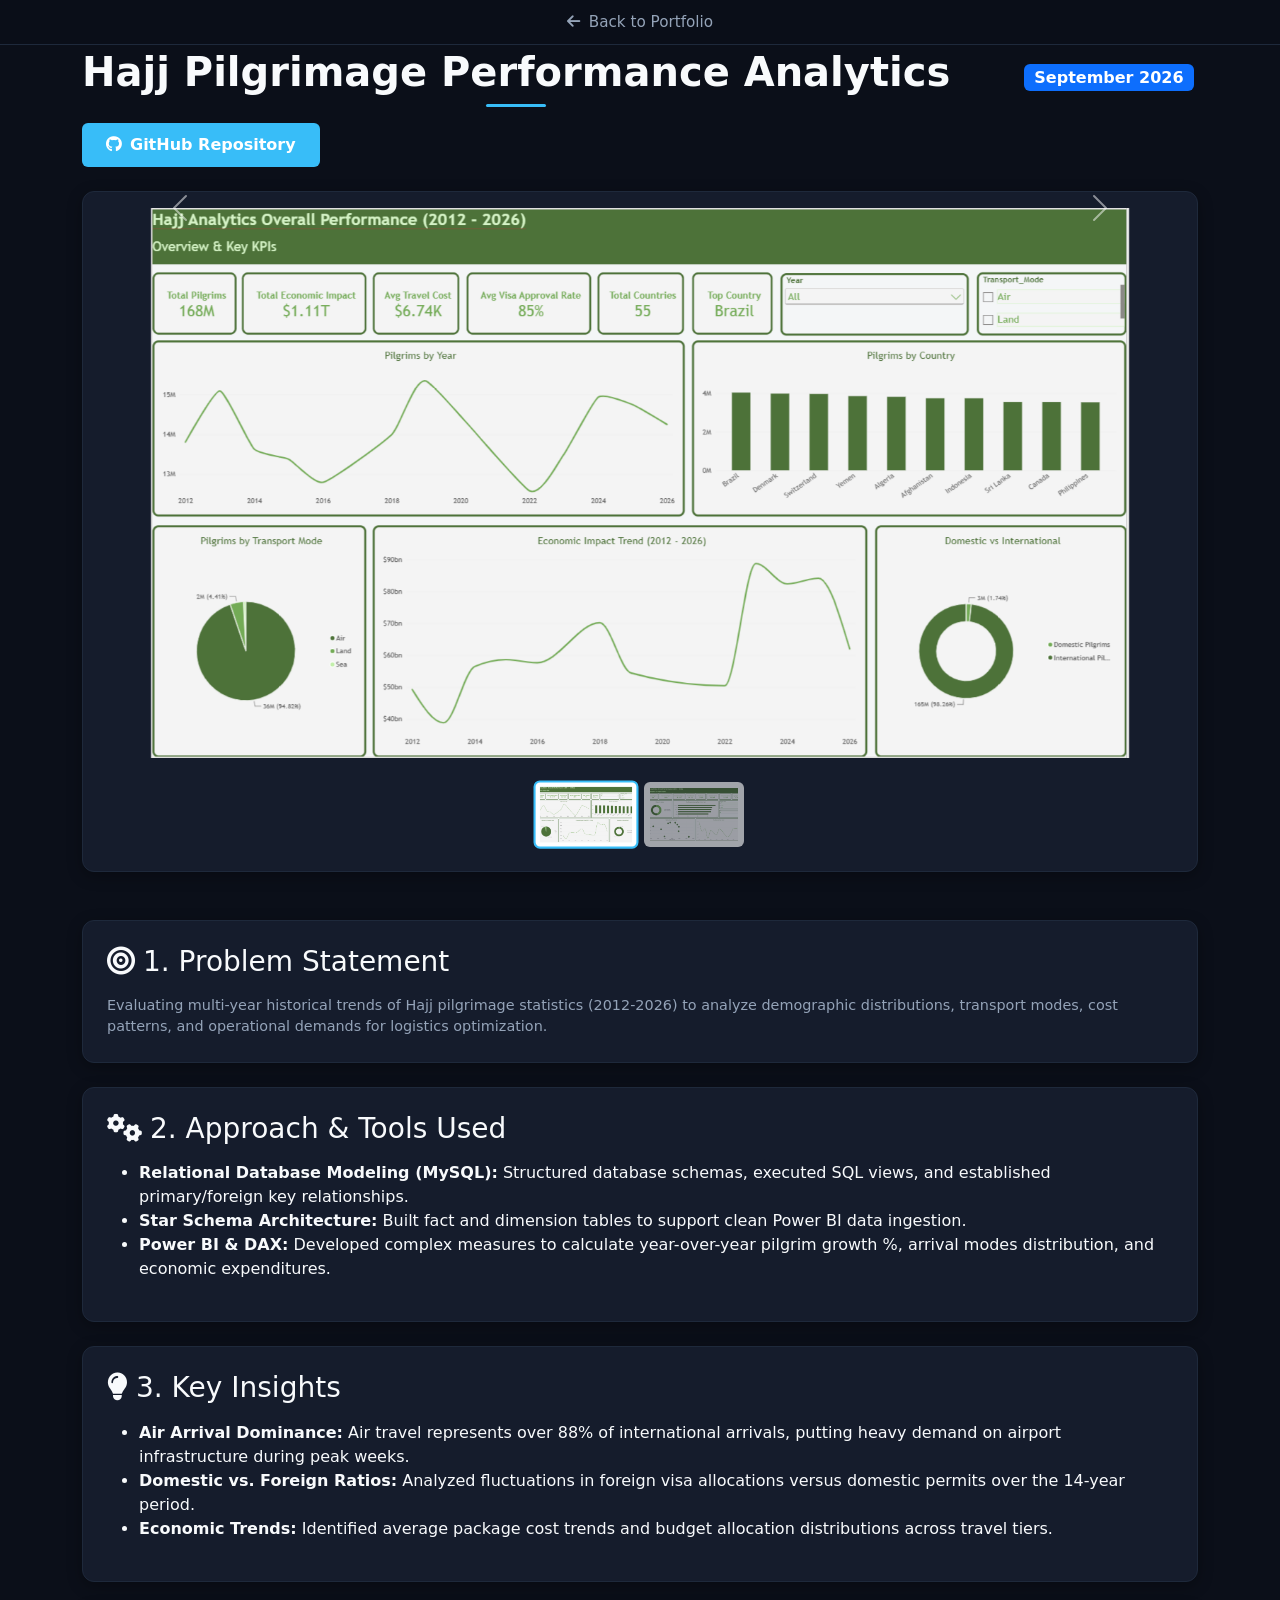
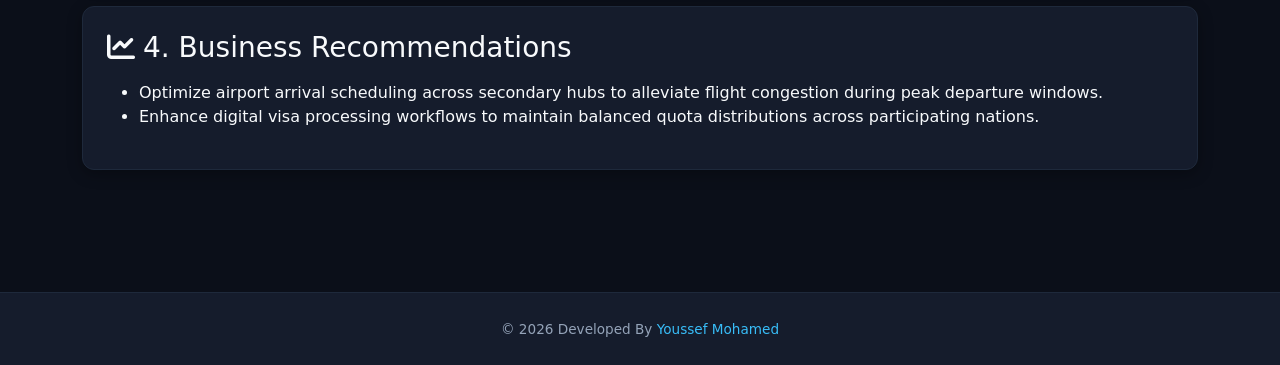
==== commit 82ed0f28: "Update project-hajj.html" ====
--- a/project-hajj.html
+++ b/project-hajj.html
@@ -40,7 +40,7 @@
                         <img src="images/Overview_Page.png" class="d-block w-100" alt="Hajj Overview Dashboard">
                     </div>
                     <div class="carousel-item">
-                        <img src="images/Demographic_Page.png" class="d-block w-100" alt="Hajj Demographic Analysis">
+                        <img src="images/Demographics_Page.png" class="d-block w-100" alt="Hajj Demographic Analysis">
                     </div>
                 </div>
 
@@ -58,7 +58,7 @@
             <!-- Thumbnails Selector Below -->
             <div class="d-flex gap-2 justify-content-center mt-3 py-2">
                 <img src="images/Overview_Page.png" data-bs-target="#hajjCarousel" data-bs-slide-to="0" class="img-thumbnail carousel-thumb active" style="width: 100px; height: 65px; object-fit: cover; cursor: pointer;">
-                <img src="images/Demographic_Page.png" data-bs-target="#hajjCarousel" data-bs-slide-to="1" class="img-thumbnail carousel-thumb" style="width: 100px; height: 65px; object-fit: cover; cursor: pointer;">
+                <img src="images/Demographics_Page.png" data-bs-target="#hajjCarousel" data-bs-slide-to="1" class="img-thumbnail carousel-thumb" style="width: 100px; height: 65px; object-fit: cover; cursor: pointer;">
             </div>
         </div>
 
--- a/style.css
+++ b/style.css
@@ -391,7 +391,6 @@
     visibility: hidden;
 }
 
-/* حركة الدوران للـ Spinner */
 .spinner {
     width: 55px;
     height: 55px;
@@ -436,3 +435,48 @@
     top: 50%;
     transform: translateY(-50%);
 }
+
+/* ==========================================
+   Certifications Section Styling (Fixed & Optimized)
+   ========================================== */
+.cert-card {
+    background-color: var(--bg-card) !important;
+    border: 1px solid var(--border-color) !important;
+    border-radius: 12px;
+    padding: 24px;
+    height: 100%;
+    box-shadow: 0 4px 15px var(--shadow-color);
+    transition: transform 0.3s ease, border-color 0.3s ease;
+    display: flex;
+    flex-direction: column;
+}
+
+.cert-card:hover {
+    transform: translateY(-5px);
+    border-color: var(--accent-color) !important;
+}
+
+.cert-card .d-flex {
+    margin-bottom: 12px;
+    align-items: center;
+}
+
+.cert-icon {
+    font-size: 2rem;
+    color: var(--accent-color);
+    flex-shrink: 0;
+}
+
+.cert-card h4 {
+    color: var(--text-primary) !important;
+    font-size: 1.1rem;
+    font-weight: 600;
+    margin: 0;
+}
+
+.cert-card p {
+    color: var(--text-secondary) !important;
+    font-size: 0.9rem;
+    line-height: 1.6;
+    margin-bottom: 0;
+}
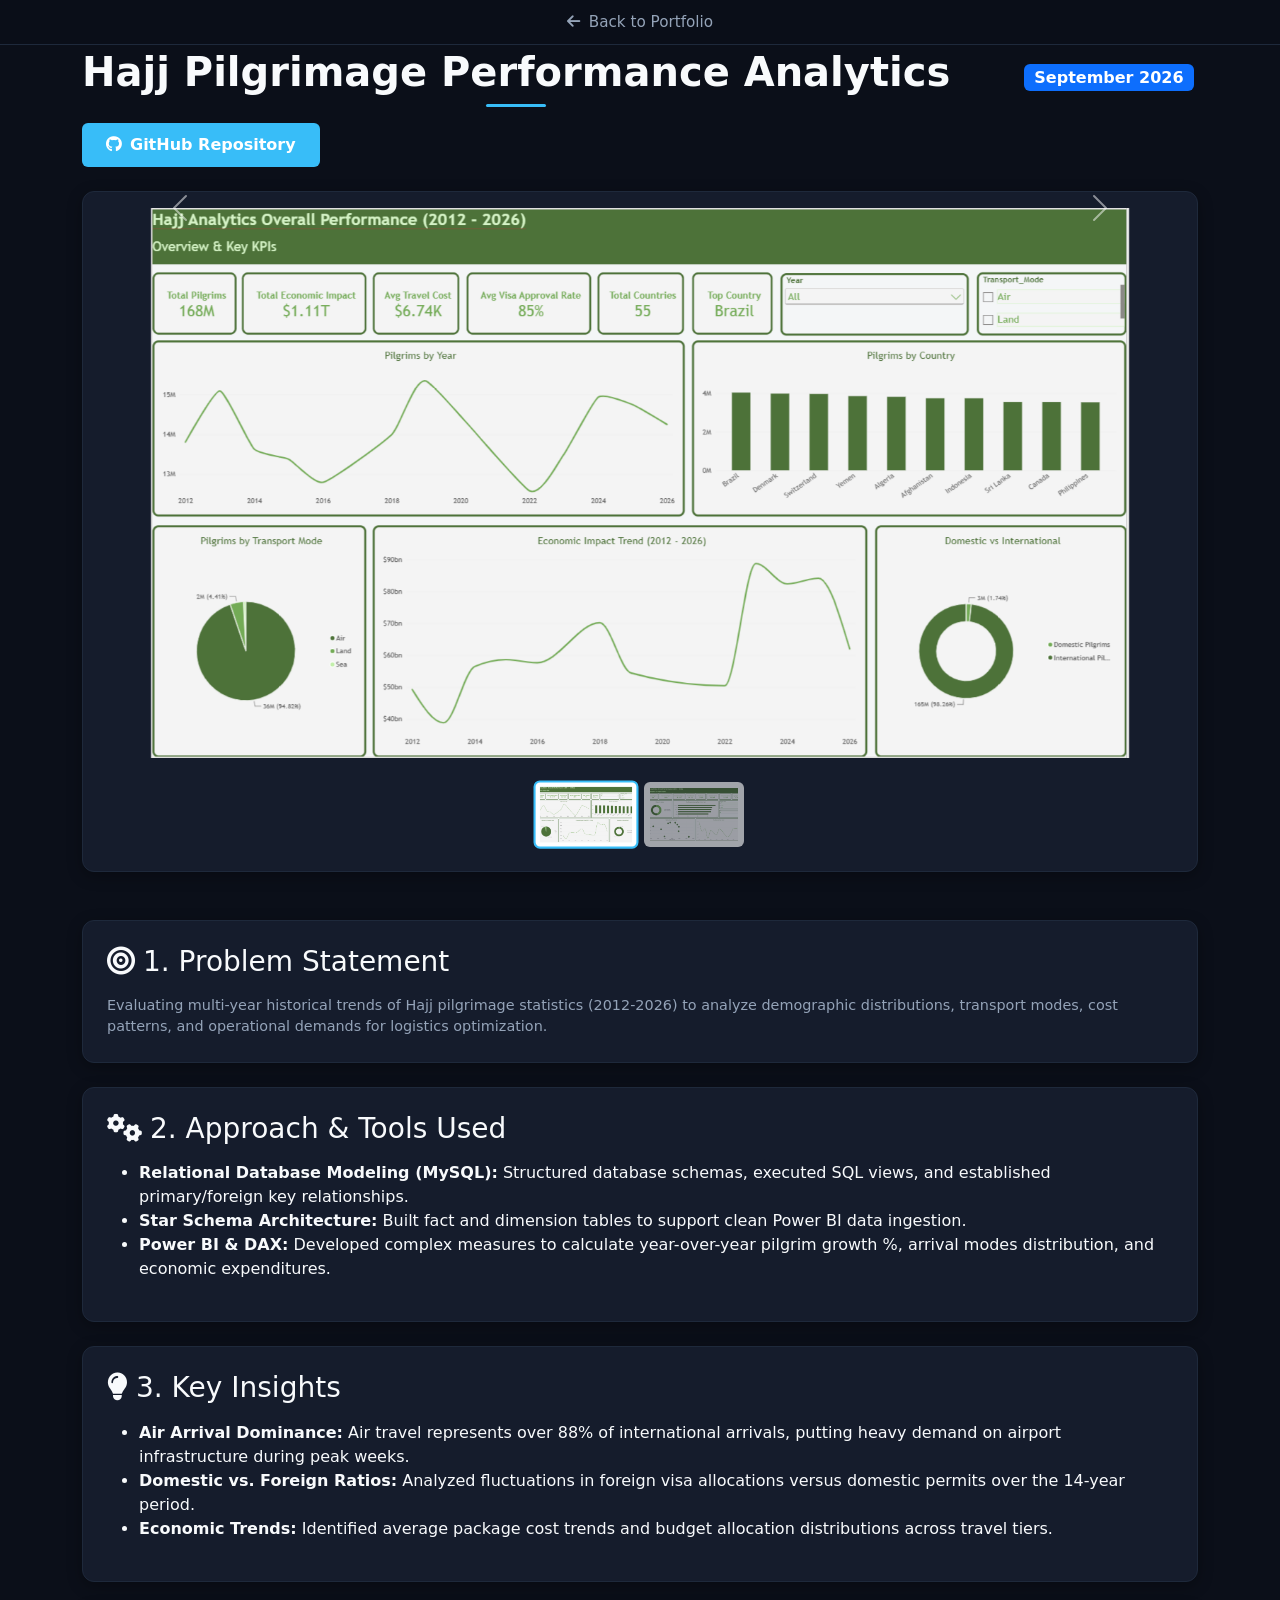
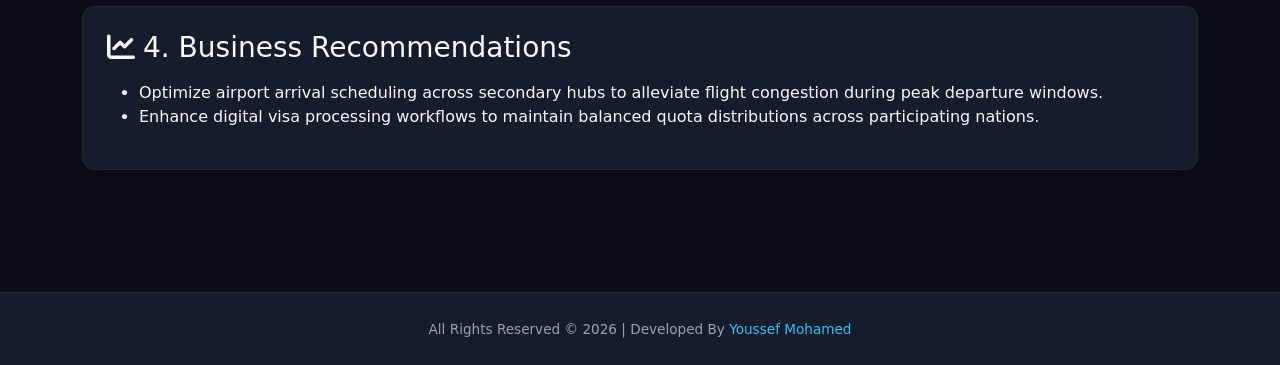
==== commit 01e6465b: "Update footer copyright notice" ====
--- a/project-hajj.html
+++ b/project-hajj.html
@@ -95,10 +95,41 @@
     </div>
 
     <footer class="text-center py-4">
-        <span>© 2026 Developed By <a href="https://github.com/Youssefmohamed18" target="_blank">Youssef Mohamed</a></span>
+        <span>All Rights Reserved ©️ 2026 | Developed By <a href="https://github.com/Youssefmohamed18" target="_blank">Youssef Mohamed</a></span>
     </footer>
 
     <script src="https://cdnjs.cloudflare.com/ajax/libs/bootstrap/5.3.3/js/bootstrap.bundle.min.js"></script>
     <script src="script.js"></script>
+<script>
+document.addEventListener('DOMContentLoaded', function () {
+    document.querySelectorAll('.carousel[id]').forEach(function (carousel) {
+        const target = '#' + carousel.id;
+        const thumbnails = Array.from(document.querySelectorAll('.carousel-thumb[data-bs-target]'))
+            .filter(function (thumbnail) {
+                return thumbnail.getAttribute('data-bs-target') === target;
+            });
+
+        function selectThumbnail(index) {
+            thumbnails.forEach(function (thumbnail, thumbnailIndex) {
+                thumbnail.classList.toggle('active', thumbnailIndex === index);
+            });
+        }
+
+        // Keep the highlight in sync immediately when a thumbnail is clicked.
+        thumbnails.forEach(function (thumbnail) {
+            thumbnail.addEventListener('click', function () {
+                selectThumbnail(Number(thumbnail.getAttribute('data-bs-slide-to')));
+            });
+        });
+
+        // Also sync when the carousel changes using arrows, swipes, or autoplay.
+        carousel.addEventListener('slid.bs.carousel', function (event) {
+            const slides = Array.from(carousel.querySelectorAll('.carousel-item'));
+            const activeIndex = slides.indexOf(event.relatedTarget);
+            if (activeIndex >= 0) selectThumbnail(activeIndex);
+        });
+    });
+});
+</script>
 </body>
 </html>
